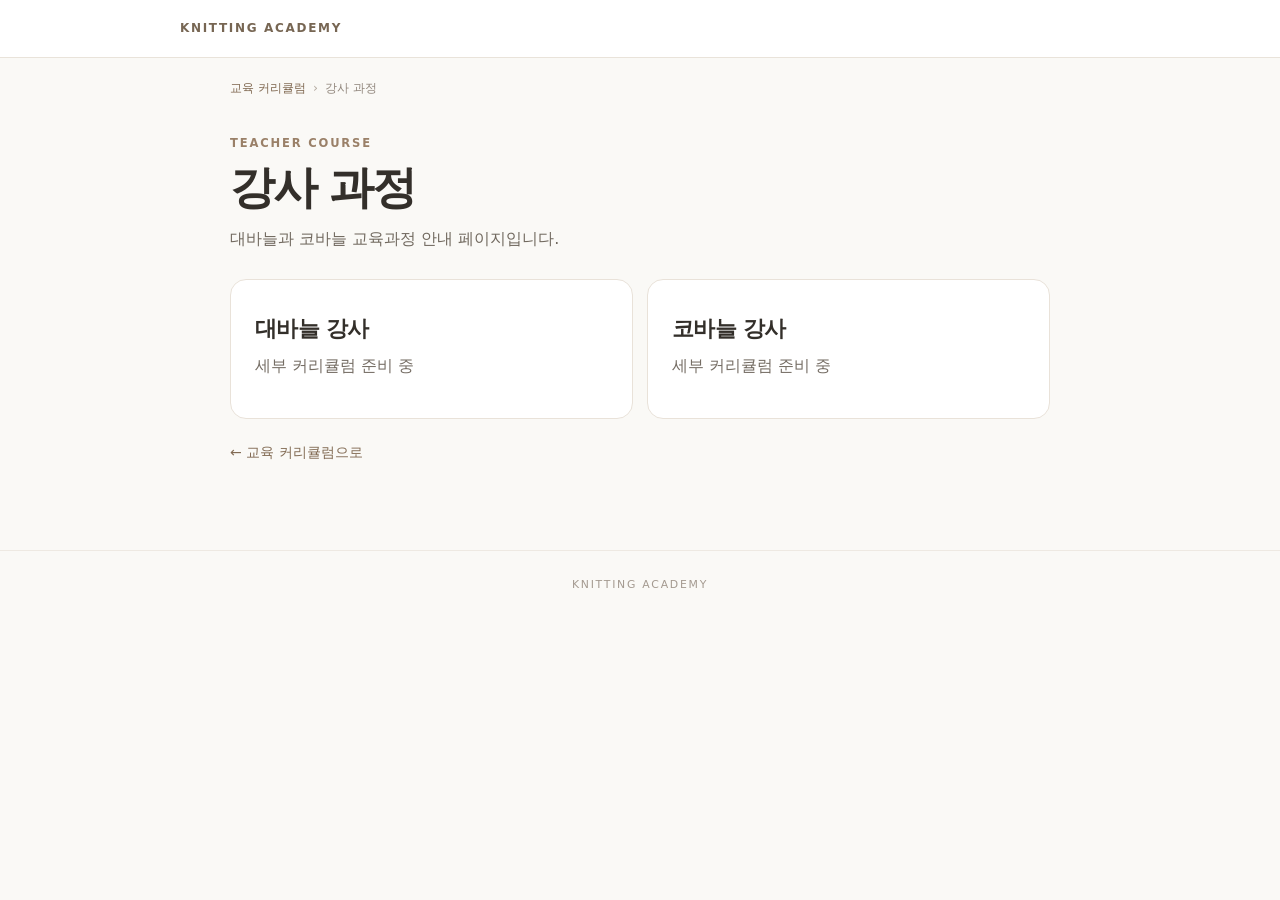
==== curriculum/teacher/index.html @ 8a8c35e0 "Add files via upload" ====
<!doctype html><html lang="ko"><head><meta charset="utf-8"><meta name="viewport" content="width=device-width,initial-scale=1"><title>강사 과정 | 니팅 아카데미</title><link rel="stylesheet" href="../../assets/style.css"></head><body><header class="site-head"><a class="brand" href="../../index.html">KNITTING ACADEMY</a></header><main class="wrap"><nav class="crumb"><a href="../../index.html">교육 커리큘럼</a><span>›</span>강사 과정</nav><section class="hero compact"><p class="eyebrow">TEACHER COURSE</p><h1>강사 과정</h1><p class="lead">대바늘과 코바늘 교육과정 안내 페이지입니다.</p></section><div class="choice-grid"><a class="stage-card" href="#"><h2>대바늘 강사</h2><p>세부 커리큘럼 준비 중</p></a><a class="stage-card" href="#"><h2>코바늘 강사</h2><p>세부 커리큘럼 준비 중</p></a></div><a class="back-link" href="../../index.html">← 교육 커리큘럼으로</a></main><footer>KNITTING ACADEMY</footer></body></html>
---- assets/style.css ----
*{box-sizing:border-box}html{font-size:16px}body{margin:0;background:#faf9f6;color:#332f2a;font-family:system-ui,-apple-system,"Noto Sans KR",sans-serif;line-height:1.65}.site-head{height:58px;border-bottom:1px solid #e9e3da;background:#fff;display:flex;align-items:center;padding:0 max(22px,calc((100% - 920px)/2))}.brand{font-size:.75rem;font-weight:800;letter-spacing:.14em;color:#776653;text-decoration:none}.wrap{width:min(100% - 36px,820px);margin:0 auto 64px}.hero{padding:54px 0 34px}.hero.compact{padding:35px 0 26px}.eyebrow{font-size:.72rem;letter-spacing:.16em;font-weight:750;color:#9a8068;margin:0 0 8px}.hero h1{font-size:clamp(2rem,7vw,2.8rem);line-height:1.2;letter-spacing:-.05em;margin:0 0 12px}.lead{color:#71695f;max-width:620px;margin:0;font-size:1rem}.intro{margin:12px 0 20px}.intro h2{font-size:1.25rem;margin:0 0 3px;letter-spacing:-.03em}.intro p{margin:0;color:#81786e;font-size:.9rem}.stage-grid,.choice-grid{display:grid;gap:14px}.stage-card,.choice-card{display:block;background:#fff;border:1px solid #e9e2d9;border-radius:16px;color:inherit;text-decoration:none;overflow:hidden;transition:transform .15s,border-color .15s}.stage-card{padding:24px}.stage-card:hover,.choice-card:hover{transform:translateY(-2px);border-color:#bba58e}.tag{font-size:.68rem;letter-spacing:.12em;color:#9a8068;font-weight:800}.stage-card h2,.choice-body h2{margin:7px 0;font-size:1.35rem;letter-spacing:-.03em}.stage-card p,.choice-body p{color:#756d64;margin:0 0 14px}.arrow{font-size:.9rem;color:#866b50;font-weight:700}.stage-card small{display:block;color:#9b938a;margin-top:12px}.choice-art{height:132px;display:flex;align-items:center;justify-content:center;font-size:1.15rem;letter-spacing:.25em;font-weight:800;color:#fff}.needles{background:linear-gradient(120deg,#a88c75,#d0bda7)}.hook{background:linear-gradient(120deg,#8c8277,#c1b2a1)}.choice-body{padding:20px}.line{display:flex;justify-content:space-between;align-items:center;gap:10px}.line h2{margin:0 0 8px}.duration{white-space:nowrap;font-size:.72rem;background:#f2eee8;color:#76634f;padding:5px 9px;border-radius:30px}.choice-body ul{padding-left:19px;color:#71695f;font-size:.88rem;margin:0 0 18px}.note{background:#f1ede7;border-radius:13px;padding:18px 20px;margin:28px 0}.note h3{font-size:.95rem;margin:0 0 5px}.note p{font-size:.87rem;color:#6f675e;margin:0}.source-note{margin-top:8px!important;font-size:.78rem!important}.crumb{padding-top:20px;font-size:.78rem;color:#91877d}.crumb a,.back-link,.page-nav a{color:#826b54;text-decoration:none}.crumb span{padding:0 7px;color:#b4aaa0}.facts{display:flex;gap:10px;margin-top:22px}.facts div{background:#f0ece6;border-radius:12px;padding:11px 16px;min-width:125px}.facts small{display:block;color:#887d71;font-size:.72rem}.facts strong{font-size:1rem}.course-intro{display:flex;align-items:end;justify-content:space-between;gap:12px;flex-wrap:wrap}.font-tools{display:flex;align-items:center;gap:5px;color:#82786e;font-size:.75rem}.font-tools button{border:1px solid #ded6cc;background:#fff;border-radius:8px;min-width:34px;height:32px;color:#554b41;font-weight:700}.font-tools button.selected{background:#e9e0d5;border-color:#c8b6a3}.course-list{display:grid;gap:10px}.month{background:#fff;border:1px solid #e8e1d8;border-radius:13px;overflow:hidden}.month-toggle{width:100%;border:0;background:#fff;padding:17px 16px;display:flex;align-items:center;gap:13px;text-align:left;color:inherit;cursor:pointer}.month.open .month-toggle{background:#f6f2ed}.month-no{font-size:.78rem;font-weight:800;color:#a28a72;letter-spacing:.08em}.month-heading{display:grid;gap:2px;flex:1}.month-heading strong{font-size:1rem;letter-spacing:-.02em}.month-heading small{font-size:.78rem;color:#887f75}.chevron{font-size:1.2rem;color:#8d7a66}.month-content{padding:18px 20px 20px;border-top:1px solid #eee8e0}.month-content[hidden]{display:none}.month-content h3{font-size:.83rem;color:#92785e;margin:0 0 6px}.month-content ul{margin:0 0 16px;padding-left:19px;font-size:.91rem}.month-content li{padding:2px 0}.work{background:#f3f0eb;padding:13px 15px;border-radius:9px}.work b{font-size:.78rem;color:#8a735b}.work p{margin:3px 0 0;font-size:.9rem}.page-nav{display:flex;justify-content:space-between;gap:12px;margin-top:26px;font-size:.86rem;font-weight:650}.back-link{display:inline-block;margin:22px 0;font-size:.88rem}footer{text-align:center;padding:25px;color:#a49a90;font-size:.68rem;letter-spacing:.16em;border-top:1px solid #eee9e2}body.font-small .month-content{font-size:.86rem}body.font-large .month-content{font-size:1.12rem}body.font-large .month-content ul,body.font-large .work p{font-size:1.08rem}@media(min-width:680px){.stage-grid{grid-template-columns:repeat(3,1fr)}.choice-grid{grid-template-columns:repeat(2,1fr)}.choice-art{height:155px}.hero{padding-top:70px}}@media(max-width:420px){.wrap{width:calc(100% - 28px)}.month-toggle{padding:15px 12px;gap:9px}.month-heading strong{font-size:.93rem}.month-heading small{font-size:.72rem}.month-content{padding:16px}.facts div{flex:1}.line{align-items:flex-start;flex-direction:column;gap:0}}
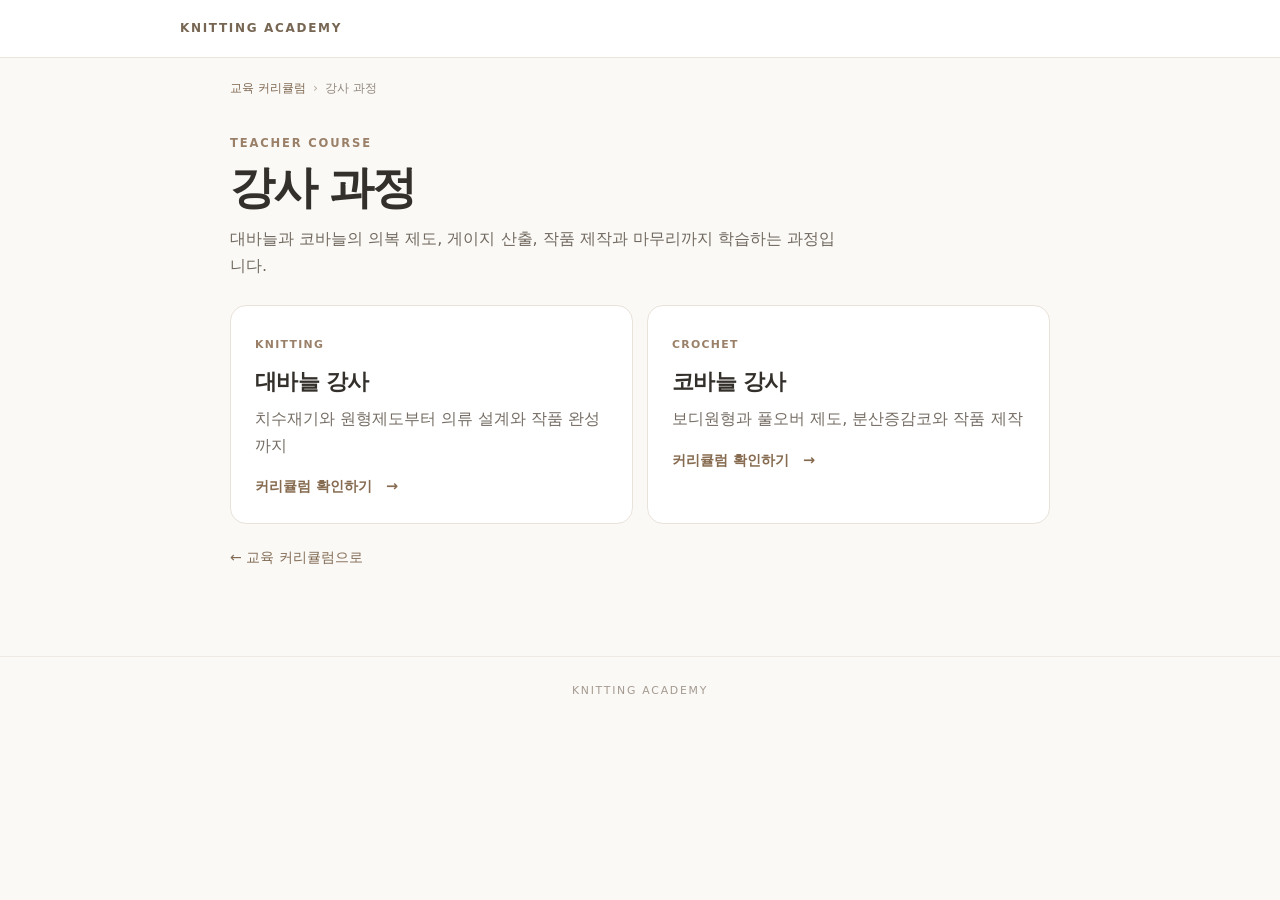
==== commit 7b2fc9bf: "Add files via upload" ====
--- a/curriculum/teacher/index.html
+++ b/curriculum/teacher/index.html
@@ -1 +1,9 @@
-<!doctype html><html lang="ko"><head><meta charset="utf-8"><meta name="viewport" content="width=device-width,initial-scale=1"><title>강사 과정 | 니팅 아카데미</title><link rel="stylesheet" href="../../assets/style.css"></head><body><header class="site-head"><a class="brand" href="../../index.html">KNITTING ACADEMY</a></header><main class="wrap"><nav class="crumb"><a href="../../index.html">교육 커리큘럼</a><span>›</span>강사 과정</nav><section class="hero compact"><p class="eyebrow">TEACHER COURSE</p><h1>강사 과정</h1><p class="lead">대바늘과 코바늘 교육과정 안내 페이지입니다.</p></section><div class="choice-grid"><a class="stage-card" href="#"><h2>대바늘 강사</h2><p>세부 커리큘럼 준비 중</p></a><a class="stage-card" href="#"><h2>코바늘 강사</h2><p>세부 커리큘럼 준비 중</p></a></div><a class="back-link" href="../../index.html">← 교육 커리큘럼으로</a></main><footer>KNITTING ACADEMY</footer></body></html>+<!doctype html>
+<html lang="ko"><head><meta charset="utf-8"><meta name="viewport" content="width=device-width,initial-scale=1"><title>강사 과정 | 니팅 아카데미</title><link rel="stylesheet" href="../../assets/style.css"></head>
+<body><header class="site-head"><a class="brand" href="../../index.html">KNITTING ACADEMY</a></header><main class="wrap">
+<nav class="crumb"><a href="../../index.html">교육 커리큘럼</a><span>›</span>강사 과정</nav>
+<section class="hero compact"><p class="eyebrow">TEACHER COURSE</p><h1>강사 과정</h1><p class="lead">대바늘과 코바늘의 의복 제도, 게이지 산출, 작품 제작과 마무리까지 학습하는 과정입니다.</p></section>
+<div class="choice-grid">
+<a class="stage-card" href="knitting/index.html"><span class="tag">KNITTING</span><h2>대바늘 강사</h2><p>치수재기와 원형제도부터 의류 설계와 작품 완성까지</p><span class="arrow">커리큘럼 확인하기　→</span></a>
+<a class="stage-card" href="crochet/index.html"><span class="tag">CROCHET</span><h2>코바늘 강사</h2><p>보디원형과 풀오버 제도, 분산증감코와 작품 제작</p><span class="arrow">커리큘럼 확인하기　→</span></a>
+</div><a class="back-link" href="../../index.html">← 교육 커리큘럼으로</a></main><footer>KNITTING ACADEMY</footer></body></html>
